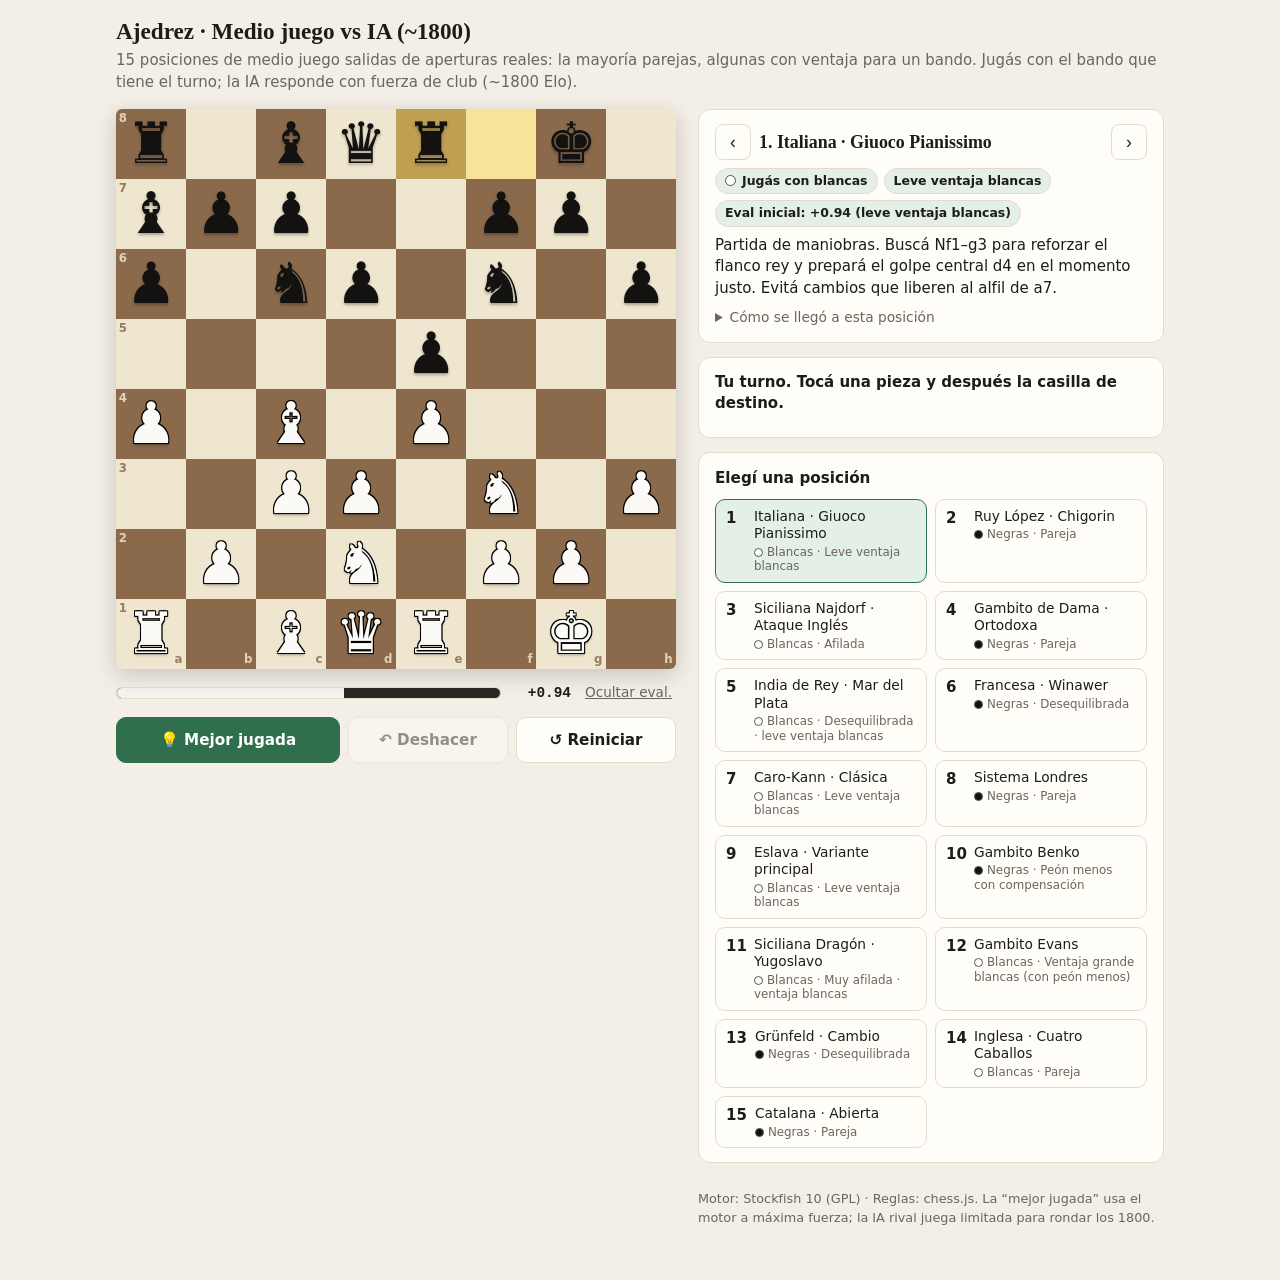
==== ajedrez/index.html @ 145c5646 "Agregar página de ajedrez: 15 posiciones de medio juego vs IA ~1800 Tablero jugable con blancas o ne" ====
<!doctype html>
<html lang="es">
<head>
<meta charset="utf-8">
<meta name="viewport" content="width=device-width,initial-scale=1">
<title>Ajedrez Medio Juego</title>
<meta name="description" content="15 posiciones de medio juego para jugar con blancas o negras contra una IA de ~1800 Elo, con botón de mejor jugada y reinicio.">
<style>
:root{
  --bg:#f3efe6; --panel:#fffdf8; --ink:#1e1c19; --muted:#6c655b; --line:#e3dccd;
  --accent:#2f6f4e; --accent-ink:#fff; --accent-soft:#e3efe7;
  --sq-light:#efe6cf; --sq-dark:#8a6a4b; --sel:rgba(255,204,0,.55); --last:rgba(255,224,90,.45);
  --check:rgba(214,48,32,.65); --dot:rgba(20,20,20,.28); --arrow:#e26a12;
  --hint-bg:#fff4e6; --hint-line:#f2c28f; --warn:#b3412f;
  --wp:#fbfaf6; --bp:#141210;
}
@media (prefers-color-scheme:dark){
  :root:not([data-theme="light"]){
    --bg:#151412; --panel:#201e1b; --ink:#ece7dc; --muted:#a39b8e; --line:#36322c;
    --accent:#4ea476; --accent-ink:#0d1a12; --accent-soft:#1f3328;
    --sq-light:#d9ccab; --sq-dark:#7a5c40; --hint-bg:#2d2419; --hint-line:#6e4b25; --warn:#e2765f;
  }
}
:root[data-theme="dark"]{
  --bg:#151412; --panel:#201e1b; --ink:#ece7dc; --muted:#a39b8e; --line:#36322c;
  --accent:#4ea476; --accent-ink:#0d1a12; --accent-soft:#1f3328;
  --sq-light:#d9ccab; --sq-dark:#7a5c40; --hint-bg:#2d2419; --hint-line:#6e4b25; --warn:#e2765f;
}
*{box-sizing:border-box}
html,body{margin:0}
body{background:var(--bg);color:var(--ink);font:15px/1.45 system-ui,-apple-system,"Segoe UI",Roboto,sans-serif;-webkit-tap-highlight-color:transparent}
header{max-width:1080px;margin:0 auto;padding:18px 16px 6px}
h1{font:700 1.45rem/1.2 Georgia,"Times New Roman",serif;margin:0}
header p{margin:4px 0 0;color:var(--muted)}
.wrap{max-width:1080px;margin:0 auto;padding:10px 16px 40px;display:grid;grid-template-columns:minmax(0,560px) minmax(0,1fr);gap:22px;align-items:start}
@media (max-width:860px){.wrap{grid-template-columns:minmax(0,1fr)}}

/* Tablero */
.board-col{display:flex;flex-direction:column;gap:10px;min-width:0}
.board-box{position:relative;width:100%;container-type:inline-size;border-radius:6px;overflow:hidden;box-shadow:0 6px 22px rgba(0,0,0,.18)}
.board{display:grid;grid-template-columns:repeat(8,1fr);aspect-ratio:1/1;width:100%;touch-action:none;user-select:none;-webkit-user-select:none}
.sq{position:relative;display:flex;align-items:center;justify-content:center;cursor:pointer}
.sq.l{background:var(--sq-light)} .sq.d{background:var(--sq-dark)}
.sq.last::before,.sq.sel::before,.sq.chk::before{content:"";position:absolute;inset:0}
.sq.last::before{background:var(--last)}
.sq.sel::before{background:var(--sel)}
.sq.chk::before{background:radial-gradient(circle,var(--check) 0,var(--check) 40%,transparent 75%)}
.sq.tgt::after{content:"";position:absolute;width:30%;height:30%;border-radius:50%;background:var(--dot);pointer-events:none}
.sq.tgt.cap::after{width:88%;height:88%;background:transparent;border:.9cqw solid var(--dot);box-sizing:border-box}
.pc{position:relative;font-size:10.2cqw;line-height:1;font-family:"Segoe UI Symbol","Noto Sans Symbols 2","DejaVu Sans","Apple Symbols",serif;pointer-events:none}
.pc.w{color:var(--wp);text-shadow:0 0 1px #000,0 0 1px #000,1px 1px 0 #000,-1px -1px 0 #000,1px -1px 0 #000,-1px 1px 0 #000,0 2px 3px rgba(0,0,0,.35)}
.pc.b{color:var(--bp);text-shadow:0 0 1px rgba(255,255,255,.25),0 2px 3px rgba(0,0,0,.3)}
.pc.lift{opacity:.25}
.coord{position:absolute;font-size:2.1cqw;font-weight:700;pointer-events:none;opacity:.85}
.coord.r{top:2%;left:4%} .coord.f{bottom:1%;right:5%}
.sq.l .coord{color:var(--sq-dark)} .sq.d .coord{color:var(--sq-light)}
svg.arrows{position:absolute;inset:0;width:100%;height:100%;pointer-events:none}
.ghost{position:fixed;z-index:50;pointer-events:none;transform:translate(-50%,-50%)}
.overlay{position:absolute;inset:0;display:none;align-items:center;justify-content:center;background:rgba(0,0,0,.45);color:#fff;text-align:center;padding:20px}
.overlay.show{display:flex}
.overlay div{background:rgba(20,18,16,.92);border-radius:10px;padding:16px 20px;font-weight:600;font-size:1.05rem;max-width:80%}

/* Barra de evaluación */
.evalrow{display:flex;align-items:center;gap:10px}
.evalbar{flex:1;height:12px;border-radius:999px;background:#2a2723;overflow:hidden;border:1px solid var(--line)}
.evalbar span{display:block;height:100%;width:50%;background:#f5f3ee;transition:width .4s}
.evalnum{font:600 .9rem ui-monospace,Menlo,Consolas,monospace;min-width:60px;text-align:right}
.evalrow.hidden .evalbar,.evalrow.hidden .evalnum{visibility:hidden}
.linkbtn{background:none;border:0;color:var(--muted);font:inherit;font-size:.85rem;cursor:pointer;padding:4px;text-decoration:underline}

/* Botones */
.controls{display:grid;grid-template-columns:1.4fr 1fr 1fr;gap:8px}
button.btn{font:600 .95rem system-ui,sans-serif;border-radius:10px;padding:12px 10px;border:1px solid var(--line);background:var(--panel);color:var(--ink);cursor:pointer;min-height:46px}
button.btn:hover:not(:disabled){border-color:var(--accent)}
button.btn.primary{background:var(--accent);color:var(--accent-ink);border-color:var(--accent)}
button.btn:disabled{opacity:.45;cursor:not-allowed}

/* Panel */
.panel{display:flex;flex-direction:column;gap:14px;min-width:0}
.card{background:var(--panel);border:1px solid var(--line);border-radius:12px;padding:14px 16px}
.titlebar{display:flex;align-items:center;gap:8px}
.titlebar h2{flex:1;margin:0;font:700 1.12rem/1.25 Georgia,serif}
.navbtn{width:36px;height:36px;border-radius:8px;border:1px solid var(--line);background:transparent;color:var(--ink);font-size:1.1rem;cursor:pointer}
.badges{display:flex;flex-wrap:wrap;gap:6px;margin:8px 0}
.badge{font-size:.78rem;font-weight:600;padding:3px 9px;border-radius:999px;background:var(--accent-soft);color:var(--ink);border:1px solid var(--line)}
.badge.side::before{content:"";display:inline-block;width:9px;height:9px;border-radius:50%;margin-right:6px;vertical-align:-1px;border:1px solid #555}
.badge.side.w::before{background:#fff} .badge.side.b::before{background:#111}
.plan{margin:6px 0 0;color:var(--ink)}
details{margin-top:8px;color:var(--muted);font-size:.86rem}
details summary{cursor:pointer}
.status{font-weight:600;margin:0}
.status.think{color:var(--muted)}
.hint{display:none;margin-top:10px;background:var(--hint-bg);border:1px solid var(--hint-line);border-radius:10px;padding:10px 12px}
.hint.show{display:block}
.hint .big{font:700 1.15rem Georgia,serif}
.hint .pv{font:.86rem ui-monospace,Menlo,Consolas,monospace;color:var(--muted);margin-top:4px;word-break:break-word}
.hint button{margin-top:8px;min-height:38px;padding:8px 12px}
.moves{font:.9rem ui-monospace,Menlo,Consolas,monospace;margin-top:8px;color:var(--muted);max-height:120px;overflow:auto;word-break:break-word}
.picker h3{margin:0 0 10px;font-size:.95rem}
.list{display:grid;grid-template-columns:repeat(auto-fill,minmax(150px,1fr));gap:8px}
.item{display:flex;gap:8px;align-items:flex-start;text-align:left;font:inherit;color:var(--ink);background:transparent;border:1px solid var(--line);border-radius:10px;padding:8px 10px;cursor:pointer}
.item:hover{border-color:var(--accent)}
.item.on{border-color:var(--accent);background:var(--accent-soft)}
.item .n{font-weight:700;min-width:20px}
.item .t{font-size:.86rem;line-height:1.25}
.item .k{display:block;font-size:.74rem;color:var(--muted);margin-top:2px}
.dot{display:inline-block;width:9px;height:9px;border-radius:50%;border:1px solid #555;margin-right:4px;vertical-align:-1px}
.dot.w{background:#fff}.dot.b{background:#111}
.foot{color:var(--muted);font-size:.8rem}
.err{color:var(--warn);font-weight:600}
</style>
</head>
<body>
<header>
  <h1>Ajedrez · Medio juego vs IA (~1800)</h1>
  <p>15 posiciones de medio juego salidas de aperturas reales: la mayoría parejas, algunas con ventaja para un bando. Jugás con el bando que tiene el turno; la IA responde con fuerza de club (~1800 Elo).</p>
</header>

<main class="wrap">
  <section class="board-col">
    <div class="board-box" id="boardBox">
      <div class="board" id="board"></div>
      <svg class="arrows" id="arrows" viewBox="0 0 8 8" aria-hidden="true">
        <defs><marker id="ah" viewBox="0 0 10 10" refX="5" refY="5" markerWidth="2.6" markerHeight="2.6" orient="auto"><path d="M0,0 L10,5 L0,10 z" fill="var(--arrow)"/></marker></defs>
        <g id="arrowLayer"></g>
      </svg>
      <div class="overlay" id="overlay"><div id="overlayText"></div></div>
    </div>
    <div class="evalrow" id="evalRow">
      <div class="evalbar" title="Evaluación (blancas arriba = barra clara)"><span id="evalFill"></span></div>
      <div class="evalnum" id="evalNum">…</div>
      <button class="linkbtn" id="toggleEval">Ocultar eval.</button>
    </div>
    <div class="controls">
      <button class="btn primary" id="btnBest">💡 Mejor jugada</button>
      <button class="btn" id="btnUndo">↶ Deshacer</button>
      <button class="btn" id="btnReset">↺ Reiniciar</button>
    </div>
  </section>

  <aside class="panel">
    <div class="card">
      <div class="titlebar">
        <button class="navbtn" id="prev" aria-label="Anterior">‹</button>
        <h2 id="title">Cargando…</h2>
        <button class="navbtn" id="next" aria-label="Siguiente">›</button>
      </div>
      <div class="badges"><span class="badge side" id="sideBadge"></span><span class="badge" id="typeBadge"></span><span class="badge" id="startEval">Eval inicial: …</span></div>
      <p class="plan" id="plan"></p>
      <details><summary>Cómo se llegó a esta posición</summary><div id="origin"></div></details>
    </div>

    <div class="card">
      <p class="status" id="status">Cargando motor…</p>
      <div class="hint" id="hint">
        <div class="big" id="hintMove"></div>
        <div id="hintEval"></div>
        <div class="pv" id="hintPv"></div>
        <button class="btn" id="btnPlayHint">▶ Jugar esta jugada</button>
      </div>
      <div class="moves" id="moves"></div>
    </div>

    <div class="card picker">
      <h3>Elegí una posición</h3>
      <div class="list" id="list"></div>
    </div>
    <p class="foot">Motor: Stockfish 10 (GPL) · Reglas: chess.js. La “mejor jugada” usa el motor a máxima fuerza; la IA rival juega limitada para rondar los 1800.</p>
  </aside>
</main>

<script src="lib/chess.js"></script>
<script>
"use strict";
const $ = id => document.getElementById(id);
/* ===== 15 posiciones de medio juego (se generan jugando la apertura real) ===== */
const POSITIONS = [
  {name:"Italiana · Giuoco Pianissimo", tipo:"Leve ventaja blancas",
   moves:"e4 e5 Nf3 Nc6 Bc4 Bc5 c3 Nf6 d3 d6 O-O O-O Re1 a6 a4 Ba7 h3 h6 Nbd2 Re8",
   plan:"Partida de maniobras. Buscá Nf1–g3 para reforzar el flanco rey y prepará el golpe central d4 en el momento justo. Evitá cambios que liberen al alfil de a7."},
  {name:"Ruy López · Chigorin", tipo:"Pareja",
   moves:"e4 e5 Nf3 Nc6 Bb5 a6 Ba4 Nf6 O-O Be7 Re1 b5 Bb3 d6 c3 O-O h3 Na5 Bc2 c5 d4 Qc7 Nbd2",
   plan:"Tensión clásica en el centro. Decidí entre ...cxd4 para abrir la columna c (donde está tu dama) o ...Nc6 para mantener la presión sobre d4."},
  {name:"Siciliana Najdorf · Ataque Inglés", tipo:"Afilada",
   moves:"e4 c5 Nf3 d6 d4 cxd4 Nxd4 Nf6 Nc3 a6 Be3 e5 Nb3 Be6 f3 Be7 Qd2 O-O O-O-O Nbd7 g4 b5",
   plan:"Enroques opuestos: es una carrera. Empujá g5 para echar el caballo de f6 y atacá el rey negro antes de que llegue ...b4."},
  {name:"Gambito de Dama · Ortodoxa", tipo:"Pareja",
   moves:"d4 d5 c4 e6 Nc3 Nf6 Bg5 Be7 e3 O-O Nf3 Nbd7 Rc1 c6 Bd3 dxc4 Bxc4 Nd5 Bxe7 Qxe7 O-O",
   plan:"Posición sólida pero apretada. Liberate con cambios (...Nxc3) y preparé ...e5 o ...c5 para darle vida al alfil de c8."},
  {name:"India de Rey · Mar del Plata", tipo:"Desequilibrada · leve ventaja blancas",
   moves:"d4 Nf6 c4 g6 Nc3 Bg7 e4 d6 Nf3 O-O Be2 e5 O-O Nc6 d5 Ne7 Ne1 Nd7 Nd3 f5 Bd2 Nf6 f3 f4",
   plan:"Las negras van a atacar tu rey con ...g5–g4. Vos tenés que ser más rápido en el flanco dama: c5, Nb5/Rc1 y abrir la columna c."},
  {name:"Francesa · Winawer", tipo:"Desequilibrada",
   moves:"e4 e6 d4 d5 Nc3 Bb4 e5 c5 a3 Bxc3+ bxc3 Ne7 Qg4 O-O Bd3 Nbc6 Qh5 Ng6 Nf3 Qc7 Be3",
   plan:"Las blancas tienen pareja de alfiles y ataque; vos, mejor estructura. Cerrá el flanco dama con ...c4 y después golpeá el centro con ...f6. Ojo con Bxg6."},
  {name:"Caro-Kann · Clásica", tipo:"Leve ventaja blancas",
   moves:"e4 c6 d4 d5 Nc3 dxe4 Nxe4 Bf5 Ng3 Bg6 h4 h6 Nf3 Nd7 h5 Bh7 Bd3 Bxd3 Qxd3 e6 Bd2 Ngf6 O-O-O Be7 Kb1 O-O",
   plan:"Tenés más espacio gracias al peón de h5. Centralizá con Ne4, ganá terreno con c4 y apuntá al enroque negro con Qe2/g4."},
  {name:"Sistema Londres", tipo:"Pareja",
   moves:"d4 d5 Bf4 Nf6 e3 c5 c3 Nc6 Nd2 e6 Ngf3 Bd6 Bg3 O-O Bd3 b6 Ne5 Bb7 f4",
   plan:"Las blancas montan el ataque típico (f4, Rf3–h3). Desafiá el caballo de e5, buscá ...Ne7–f5 y contraatacá en el centro con ...c4 o ...Ne4."},
  {name:"Eslava · Variante principal", tipo:"Leve ventaja blancas",
   moves:"d4 d5 c4 c6 Nf3 Nf6 Nc3 dxc4 a4 Bf5 e3 e6 Bxc4 Bb4 O-O Nbd7 Qe2 Bg6 e4 O-O",
   plan:"Ya tenés el centro e4–d4. Empujá e5 para echar el caballo de f6 o desarrollá con Bd3 y Rd1 manteniendo el espacio."},
  {name:"Gambito Benko", tipo:"Peón menos con compensación",
   moves:"d4 Nf6 c4 c5 d5 b5 cxb5 a6 bxa6 g6 Nc3 Bxa6 e4 Bxf1 Kxf1 d6 Nf3 Bg7 g3 O-O Kg2 Nbd7 Re1",
   plan:"Diste un peón por presión duradera en las columnas a y b. Activá la dama (...Qa5), doblá torres en a8/b8 y atacá los peones a2 y b2."},
  {name:"Siciliana Dragón · Yugoslavo", tipo:"Muy afilada · ventaja blancas",
   moves:"e4 c5 Nf3 d6 d4 cxd4 Nxd4 Nf6 Nc3 g6 Be3 Bg7 f3 O-O Qd2 Nc6 Bc4 Bd7 O-O-O Rc8 Bb3 Ne5 Kb1 Nc4 Bxc4 Rxc4",
   plan:"Receta clásica: g4, h4–h5, abrir la columna h y cambiar el alfil de g7 con Bh6. ¡Cuidado con el sacrificio ...Rxc3!"},
  {name:"Gambito Evans", tipo:"Ventaja grande blancas (con peón menos)",
   moves:"e4 e5 Nf3 Nc6 Bc4 Bc5 b4 Bxb4 c3 Ba5 d4 exd4 O-O Nge7 cxd4 d5 exd5 Nxd5 Ba3 Be6 Bb5 Qd7",
   plan:"Tenés un peón menos, pero el rey negro está atrapado en el centro (no puede enrocar corto por el alfil de a3) y el motor te da clara ventaja. Golpeá rápido con Ne5, Re1 y Qa4 antes de que las negras enroquen largo."},
  {name:"Grünfeld · Cambio", tipo:"Desequilibrada",
   moves:"d4 Nf6 c4 g6 Nc3 d5 cxd5 Nxd5 e4 Nxc3 bxc3 Bg7 Bc4 c5 Ne2 Nc6 Be3 O-O O-O Bg4 f3 Na5 Bd3",
   plan:"Las blancas tienen el centro; vos, presión sobre d4. Cambiá en d4 (...cxd4), seguí con ...Be6 y ...Rc8 para atacar las casillas débiles."},
  {name:"Inglesa · Cuatro Caballos", tipo:"Pareja",
   moves:"c4 e5 Nc3 Nf6 Nf3 Nc6 g3 Bb4 Bg2 O-O O-O e4 Ng5 Bxc3 bxc3 Re8 f3 exf3 Nxf3 d5 cxd5 Qxd5",
   plan:"Tenés peones doblados pero centro móvil y la pareja de alfiles. Echá a la dama con c4 o d4, ocupá el centro con e4 y activá el alfil de c1."},
  {name:"Catalana · Abierta", tipo:"Pareja",
   moves:"d4 Nf6 c4 e6 g3 d5 Bg2 Be7 Nf3 O-O O-O dxc4 Qc2 a6 a4 Bd7 Qxc4 Bc6 Bf4",
   plan:"El alfil de g2 presiona la gran diagonal. Neutralizalo (...Bd5 o ...Nd5), frená a4–a5 con ...a5 y completá el desarrollo con ...Nbd7."}
];

/* ===== Motor (Web Worker con Stockfish) ===== */
class Engine{
  constructor(path, opts){
    this.w = new Worker(path);
    this.job = null; this.chain = Promise.resolve();
    this.ready = new Promise(r => this._ready = r);
    this.w.onmessage = e => this.onLine(String(e.data));
    this.w.onerror = () => engineFailed();
    this.send("uci");
    for (const [k,v] of Object.entries(opts)) this.send(`setoption name ${k} value ${v}`);
    this.send("isready");
  }
  send(c){ this.w.postMessage(c); }
  onLine(line){
    if (line === "readyok" && this._ready){ this._ready(); this._ready = null; return; }
    const j = this.job; if (!j) return;
    if (line.startsWith("info") && line.includes(" pv ")){
      const mp = line.match(/ multipv (\d+)/); if (mp && mp[1] !== "1") return;
      const sc = line.match(/ score (cp|mate) (-?\d+)/);
      if (sc) j.score = {type:sc[1], value:+sc[2]};
      j.pv = line.split(" pv ")[1].trim().split(/\s+/);
      j.depth = +((line.match(/ depth (\d+)/)||[])[1]||0);
      if (!j.cancelled && j.onInfo) j.onInfo(j);
    } else if (line.startsWith("bestmove")){
      j.best = line.split(/\s+/)[1];
      this.job = null;
      j.resolve(j.cancelled ? null : j);
    }
  }
  search(fen, go, onInfo){
    const job = {fen, go, onInfo, cancelled:false};
    const p = new Promise(r => job.resolve = r);
    this.chain = this.chain.then(async () => {
      await this.ready;
      if (job.cancelled){ job.resolve(null); return; }
      this.job = job;
      this.send("position fen " + fen);
      this.send(go);
      await p;
    });
    return {promise:p, cancel:() => {
      if (job.cancelled) return;
      job.cancelled = true;
      if (this.job === job) this.send("stop");
    }};
  }
}

let ai, coach;
// IA rival: Skill Level limitado + poca profundidad ≈ jugador de club ~1800
const AI_GO = "go depth 9 movetime 900";
const HINT_GO = "go depth 18 movetime 3500";
const EVAL_GO = "go depth 13 movetime 1200";
try{
  ai = new Engine("lib/stockfish.js", {"Hash":16, "Skill Level":8});
  coach = new Engine("lib/stockfish.js", {"Hash":32, "Skill Level":20});
}catch(e){ engineFailed(); }

function engineFailed(){
  $("status").innerHTML = '<span class="err">No se pudo iniciar el motor de ajedrez. Abrí la página desde un servidor web (no como archivo local).</span>';
}

/* ===== Estado ===== */
const GLYPH = {k:"♚",q:"♛",r:"♜",b:"♝",n:"♞",p:"♟"};
const FILES = "abcdefgh";
let idx = 0, game, userColor, startFen, prefixSan = [], prefixLast = null;
let selected = null, targets = [], hintMove = null, thinking = false, gen = 0;
let aiTask = null, coachTask = null, showEval = true;

// Precalcular las posiciones
const BUILT = POSITIONS.map((p, i) => {
  const g = new Chess();
  const sans = p.moves.trim().split(/\s+/);
  let last = null;
  for (const s of sans){
    const m = g.move(s);
    if (!m){ console.error("Movimiento ilegal en posición", i+1, s); return {...p, error:true}; }
    last = m;
  }
  return {...p, fen:g.fen(), last, history:g.history(), side:g.turn()};
});

/* ===== Tablero ===== */
const boardEl = $("board");
const squares = {};
function buildBoard(){
  boardEl.innerHTML = "";
  for (let r = 0; r < 8; r++) for (let c = 0; c < 8; c++){
    const f = userColor === "w" ? c : 7 - c;
    const rank = userColor === "w" ? 8 - r : r + 1;
    const sq = FILES[f] + rank;
    const el = document.createElement("div");
    el.className = "sq " + ((f + rank) % 2 === 0 ? "d" : "l");
    el.dataset.sq = sq; el.dataset.r = r; el.dataset.c = c;
    let coords = "";
    if (c === 0) coords += `<span class="coord r">${rank}</span>`;
    if (r === 7) coords += `<span class="coord f">${FILES[f]}</span>`;
    el.innerHTML = coords + '<span class="pc"></span>';
    boardEl.appendChild(el);
    squares[sq] = el;
  }
}
function sqXY(sq){ const el = squares[sq]; return [+el.dataset.c + .5, +el.dataset.r + .5]; }

function render(){
  const lastMv = currentLast();
  const inCheck = game.in_check();
  for (const sq in squares){
    const el = squares[sq], p = game.get(sq), pc = el.querySelector(".pc");
    pc.textContent = p ? GLYPH[p.type] + "︎" : "";
    pc.className = "pc" + (p ? " " + p.color : "") + (dragFrom === sq && dragging ? " lift" : "");
    el.classList.toggle("sel", selected === sq);
    el.classList.toggle("last", !!lastMv && (lastMv.from === sq || lastMv.to === sq));
    const t = targets.find(m => m.to === sq);
    el.classList.toggle("tgt", !!t);
    el.classList.toggle("cap", !!t && !!game.get(sq));
    el.classList.toggle("chk", inCheck && p && p.type === "k" && p.color === game.turn());
  }
  drawArrow();
  renderMoves();
  renderStatus();
  const userTurn = game.turn() === userColor && !game.game_over() && !thinking;
  $("btnBest").disabled = !userTurn;
  $("btnUndo").disabled = game.history().length === 0;
}

function currentLast(){
  const h = game.history({verbose:true});
  return h.length ? h[h.length - 1] : prefixLast;
}

function drawArrow(){
  const layer = $("arrowLayer"); layer.innerHTML = "";
  if (!hintMove) return;
  const [x1,y1] = sqXY(hintMove.slice(0,2)), [x2,y2] = sqXY(hintMove.slice(2,4));
  const dx = x2 - x1, dy = y2 - y1, len = Math.hypot(dx, dy);
  const ex = x2 - dx / len * .32, ey = y2 - dy / len * .32;
  layer.innerHTML = `<line x1="${x1}" y1="${y1}" x2="${ex}" y2="${ey}" stroke="var(--arrow)" stroke-width=".17" stroke-linecap="round" opacity=".88" marker-end="url(#ah)"/>`;
}

function renderMoves(){
  const h = game.history();
  if (!h.length){ $("moves").textContent = ""; return; }
  let num = +startFen.split(" ")[5], white = startFen.split(" ")[1] === "w", out = [];
  if (!white) out.push(num + "…");
  for (const s of h){
    if (white) out.push(num + ".");
    out.push(s);
    if (!white) num++;
    white = !white;
  }
  $("moves").textContent = "Jugadas: " + out.join(" ").replace(/\. /g, ".");
}

function renderStatus(){
  const st = $("status"), ov = $("overlay");
  st.classList.remove("think");
  let over = "";
  if (game.in_checkmate()) over = game.turn() === userColor ? "Jaque mate. Ganó la IA." : "¡Jaque mate! Ganaste 🎉";
  else if (game.in_stalemate()) over = "Tablas por ahogado.";
  else if (game.in_threefold_repetition()) over = "Tablas por triple repetición.";
  else if (game.insufficient_material()) over = "Tablas por material insuficiente.";
  else if (game.in_draw()) over = "Tablas (regla de 50 jugadas).";
  if (over){
    st.textContent = over; $("overlayText").textContent = over + " Tocá Reiniciar para volver a intentarlo."; ov.classList.add("show");
    return;
  }
  ov.classList.remove("show");
  if (thinking){ st.textContent = "La IA está pensando…"; st.classList.add("think"); }
  else st.textContent = "Tu turno" + (game.in_check() ? " — ¡estás en jaque!" : ".") + " Tocá una pieza y después la casilla de destino.";
}

/* ===== Evaluación ===== */
function fmtScore(score, turn){
  if (!score) return {txt:"…", cp:0};
  const sign = turn === "w" ? 1 : -1;
  if (score.type === "mate"){
    const m = score.value * sign;
    return {txt:(m > 0 ? "+" : "−") + "M" + Math.abs(m), cp:m > 0 ? 3000 : -3000};
  }
  const cp = score.value * sign;
  return {txt:(cp >= 0 ? "+" : "−") + (Math.abs(cp)/100).toFixed(2), cp};
}
function describe(cp){
  const a = Math.abs(cp), who = cp > 0 ? "blancas" : "negras";
  if (a < 50) return "pareja";
  if (a < 120) return "leve ventaja " + who;
  if (a < 250) return "clara ventaja " + who;
  return "ventaja decisiva " + who;
}
function setEvalBar(s){
  const pct = 50 + 50 * (2 / (1 + Math.exp(-0.004 * s.cp)) - 1);
  $("evalFill").style.width = pct.toFixed(1) + "%";
  $("evalNum").textContent = s.txt;
}
function updateEval(isStart){
  if (!coach || game.game_over()) return;
  if (coachTask) coachTask.cancel();
  const myGen = gen, fen = game.fen(), turn = game.turn();
  coachTask = coach.search(fen, EVAL_GO, j => { if (myGen === gen) setEvalBar(fmtScore(j.score, turn)); });
  coachTask.promise.then(j => {
    if (!j || myGen !== gen) return;
    const s = fmtScore(j.score, turn);
    setEvalBar(s);
    if (isStart) $("startEval").textContent = `Eval inicial: ${s.txt} (${describe(s.cp)})`;
  });
}

/* ===== Interacción ===== */
let dragFrom = null, dragging = false, ghost = null, downXY = null;

function userCanMove(){ return !thinking && !game.game_over() && game.turn() === userColor; }

function selectSq(sq){
  selected = sq;
  targets = game.moves({square:sq, verbose:true});
}
function clearSel(){ selected = null; targets = []; }

function tryMove(from, to){
  const m = game.moves({square:from, verbose:true}).find(x => x.to === to);
  if (!m) return false;
  game.move({from, to, promotion:"q"});
  clearSel(); hintMove = null; $("hint").classList.remove("show");
  render();
  if (!game.game_over()) aiMove(); else updateEval();
  return true;
}

boardEl.addEventListener("pointerdown", e => {
  const el = e.target.closest(".sq"); if (!el || !userCanMove()) return;
  const sq = el.dataset.sq, p = game.get(sq);
  if (selected && selected !== sq && tryMove(selected, sq)) return;
  if (p && p.color === userColor){
    selectSq(sq); dragFrom = sq; downXY = [e.clientX, e.clientY]; dragging = false;
    boardEl.setPointerCapture(e.pointerId);
  } else clearSel();
  render();
});
boardEl.addEventListener("pointermove", e => {
  if (!dragFrom) return;
  if (!dragging && Math.hypot(e.clientX - downXY[0], e.clientY - downXY[1]) > 6){
    dragging = true;
    ghost = document.createElement("span");
    const p = game.get(dragFrom);
    ghost.className = "pc ghost " + p.color;
    ghost.textContent = GLYPH[p.type] + "︎";
    ghost.style.fontSize = (boardEl.clientWidth * 0.102) + "px";
    document.body.appendChild(ghost);
    render();
  }
  if (ghost){ ghost.style.left = e.clientX + "px"; ghost.style.top = e.clientY + "px"; }
});
function endDrag(e){
  if (!dragFrom) return;
  const from = dragFrom, wasDrag = dragging;
  dragFrom = null; dragging = false;
  if (ghost){ ghost.remove(); ghost = null; }
  if (wasDrag && e){
    const el = document.elementFromPoint(e.clientX, e.clientY);
    const t = el && el.closest && el.closest(".sq");
    if (t && t.dataset.sq !== from && tryMove(from, t.dataset.sq)) return;
  }
  render();
}
boardEl.addEventListener("pointerup", endDrag);
boardEl.addEventListener("pointercancel", () => endDrag(null));

async function aiMove(){
  if (!ai) return;
  thinking = true; render();
  const myGen = gen, t0 = Date.now();
  aiTask = ai.search(game.fen(), AI_GO);
  const j = await aiTask.promise;
  if (!j || myGen !== gen) return;
  const wait = 450 - (Date.now() - t0);
  if (wait > 0) await new Promise(r => setTimeout(r, wait));
  if (myGen !== gen) return;
  const u = j.best;
  if (u && u !== "(none)") game.move({from:u.slice(0,2), to:u.slice(2,4), promotion:u[4] || "q"});
  thinking = false; aiTask = null;
  render(); updateEval();
}

function uciToSanLine(fen, pv, max){
  const g = new Chess(fen), out = [];
  for (const u of pv.slice(0, max)){
    const m = g.move({from:u.slice(0,2), to:u.slice(2,4), promotion:u[4] || "q"});
    if (!m) break;
    out.push(m);
  }
  return out;
}
function formatLine(fen, moves){
  let num = +fen.split(" ")[5], white = fen.split(" ")[1] === "w", s = white ? "" : num + "… ";
  for (const m of moves){
    if (white) s += num + ".";
    s += m.san + " ";
    if (!white) num++;
    white = !white;
  }
  return s.trim();
}

function showBest(){
  if (!coach || !userCanMove()) return;
  if (coachTask) coachTask.cancel();
  const myGen = gen, fen = game.fen(), turn = game.turn();
  const box = $("hint");
  box.classList.add("show");
  $("hintMove").textContent = "Analizando…";
  $("hintEval").textContent = ""; $("hintPv").textContent = "";
  $("btnPlayHint").style.display = "none";
  const paint = (j, final) => {
    if (myGen !== gen || !j.pv) return;
    const line = uciToSanLine(fen, j.pv, 8);
    if (!line.length) return;
    const s = fmtScore(j.score, turn);
    hintMove = j.pv[0];
    $("hintMove").textContent = (final ? "Mejor jugada: " : "Pensando… ") + line[0].san;
    $("hintEval").textContent = `Evaluación: ${s.txt} (${describe(s.cp)}) · profundidad ${j.depth}`;
    $("hintPv").textContent = "Línea: " + formatLine(fen, line);
    setEvalBar(s);
    drawArrow();
  };
  coachTask = coach.search(fen, HINT_GO, j => paint(j, false));
  coachTask.promise.then(j => {
    if (!j || myGen !== gen) return;
    if (!j.pv || j.pv[0] !== j.best) j.pv = [j.best];
    paint(j, true);
    $("btnPlayHint").style.display = "";
  });
}

function playHint(){
  if (!hintMove || !userCanMove()) return;
  const u = hintMove;
  tryMove(u.slice(0,2), u.slice(2,4));
}

function stopAll(){
  gen++;
  if (aiTask) aiTask.cancel();
  if (coachTask) coachTask.cancel();
  aiTask = coachTask = null; thinking = false;
}

function undo(){
  if (!game.history().length) return;
  const wasThinking = thinking;
  stopAll();
  game.undo();
  if (!wasThinking && game.turn() !== userColor && game.history().length) game.undo();
  // si quedó el turno de la IA (posición inicial siempre es del usuario), no hace falta nada más
  clearSel(); hintMove = null; $("hint").classList.remove("show");
  render(); updateEval();
}

function loadPosition(i){
  stopAll();
  idx = (i + BUILT.length) % BUILT.length;
  const P = BUILT[idx];
  try{ history.replaceState(null, "", "#" + (idx + 1)); }catch(e){}
  if (P.error){ $("status").innerHTML = '<span class="err">Error al armar esta posición.</span>'; return; }
  startFen = P.fen; game = new Chess(startFen); userColor = P.side;
  prefixLast = P.last;
  clearSel(); hintMove = null; $("hint").classList.remove("show");
  if (ai) ai.send("ucinewgame");
  buildBoard();
  $("title").textContent = `${idx + 1}. ${P.name}`;
  $("sideBadge").textContent = "Jugás con " + (userColor === "w" ? "blancas" : "negras");
  $("sideBadge").className = "badge side " + userColor;
  $("typeBadge").textContent = P.tipo;
  $("startEval").textContent = "Eval inicial: …";
  $("plan").textContent = P.plan;
  $("origin").textContent = formatLine(new Chess().fen(), (() => { const g = new Chess(); return P.history.map(s => g.move(s)); })());
  $("evalNum").textContent = "…"; $("evalFill").style.width = "50%";
  document.querySelectorAll(".item").forEach((b, k) => b.classList.toggle("on", k === idx));
  render(); updateEval(true);
}

function buildList(){
  const list = $("list");
  BUILT.forEach((P, i) => {
    const b = document.createElement("button");
    b.className = "item";
    b.innerHTML = `<span class="n">${i + 1}</span><span class="t">${P.name}<span class="k"><span class="dot ${P.side}"></span>${P.side === "w" ? "Blancas" : "Negras"} · ${P.tipo}</span></span>`;
    b.onclick = () => { loadPosition(i); window.scrollTo({top:0, behavior:"smooth"}); };
    list.appendChild(b);
  });
}

$("btnBest").onclick = showBest;
$("btnPlayHint").onclick = playHint;
$("btnReset").onclick = () => loadPosition(idx);
$("btnUndo").onclick = undo;
$("prev").onclick = () => loadPosition(idx - 1);
$("next").onclick = () => loadPosition(idx + 1);
$("toggleEval").onclick = () => {
  showEval = !showEval;
  $("evalRow").classList.toggle("hidden", !showEval);
  $("startEval").style.display = showEval ? "" : "none";
  $("toggleEval").textContent = showEval ? "Ocultar eval." : "Mostrar eval.";
};

buildList();
const fromHash = parseInt(location.hash.slice(1), 10);
loadPosition(fromHash >= 1 && fromHash <= BUILT.length ? fromHash - 1 : 0);
</script>
</body>
</html>
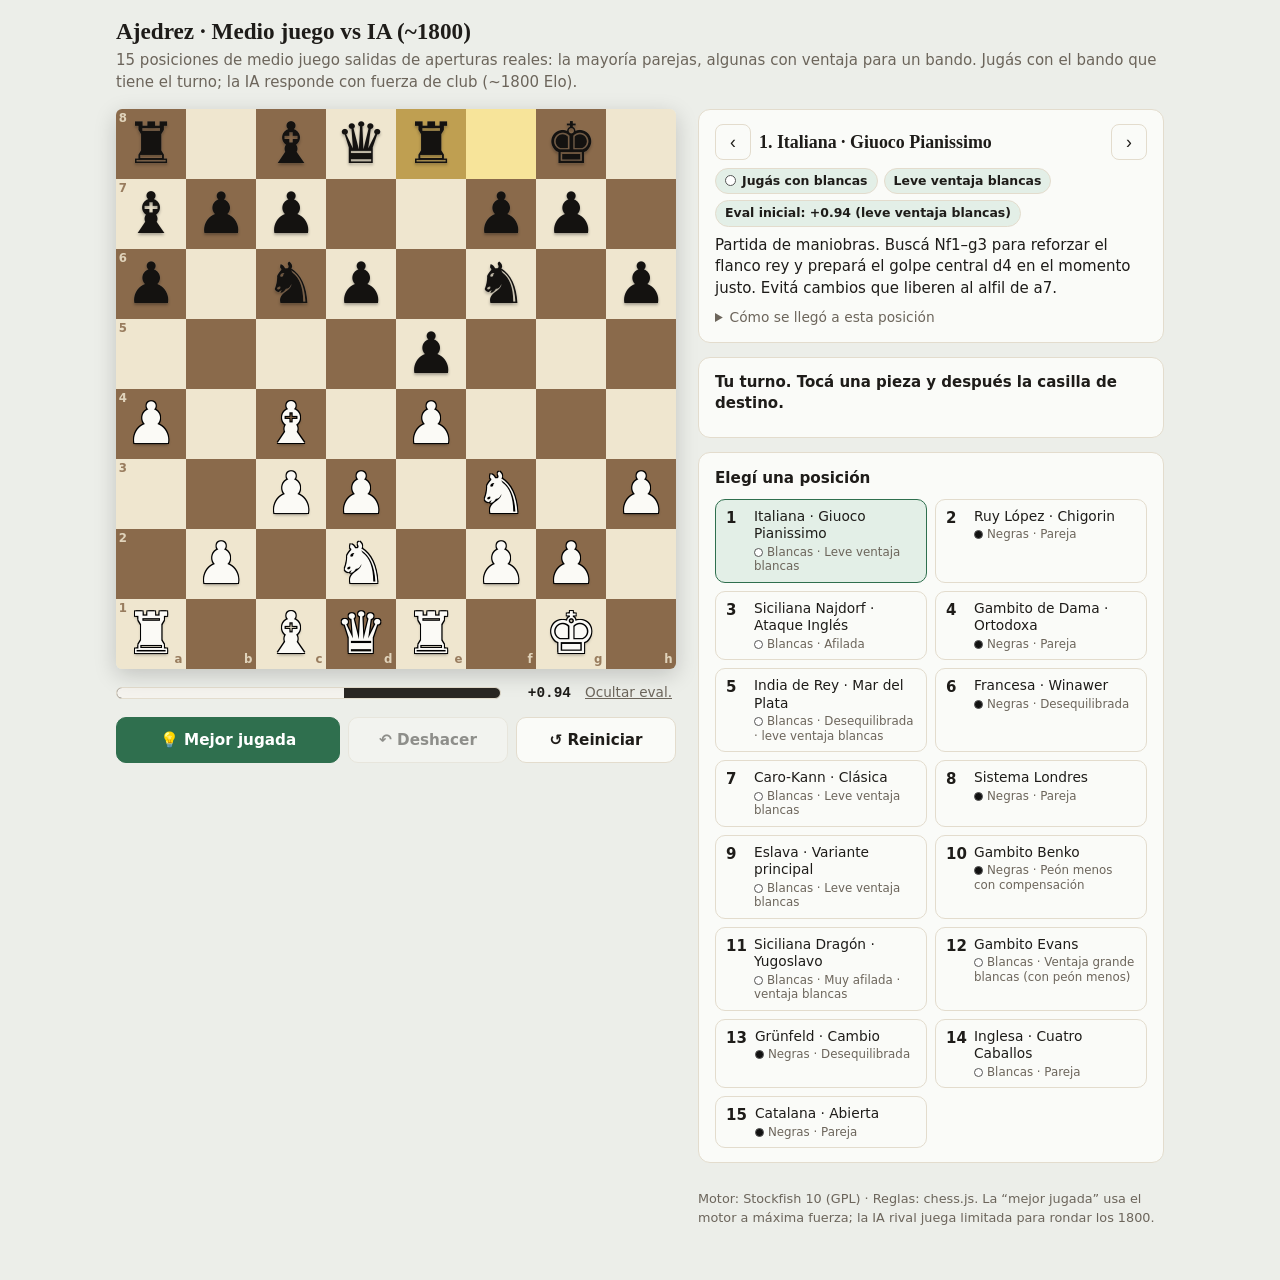
==== commit 7675100d: "Ajedrez: paleta neutra y márgenes seguros en celular Co-Authored-By: Claude Opus 5.5 <noreply@anthro" ====
--- a/ajedrez/index.html
+++ b/ajedrez/index.html
@@ -2,12 +2,12 @@
 <html lang="es">
 <head>
 <meta charset="utf-8">
-<meta name="viewport" content="width=device-width,initial-scale=1">
+<meta name="viewport" content="width=device-width,initial-scale=1,viewport-fit=cover">
 <title>Ajedrez Medio Juego</title>
 <meta name="description" content="15 posiciones de medio juego para jugar con blancas o negras contra una IA de ~1800 Elo, con botón de mejor jugada y reinicio.">
 <style>
 :root{
-  --bg:#f3efe6; --panel:#fffdf8; --ink:#1e1c19; --muted:#6c655b; --line:#e3dccd;
+  --bg:#eceee9; --panel:#fafbf8; --ink:#1e1c19; --muted:#6c655b; --line:#e3dccd;
   --accent:#2f6f4e; --accent-ink:#fff; --accent-soft:#e3efe7;
   --sq-light:#efe6cf; --sq-dark:#8a6a4b; --sel:rgba(255,204,0,.55); --last:rgba(255,224,90,.45);
   --check:rgba(214,48,32,.65); --dot:rgba(20,20,20,.28); --arrow:#e26a12;
@@ -29,10 +29,10 @@
 *{box-sizing:border-box}
 html,body{margin:0}
 body{background:var(--bg);color:var(--ink);font:15px/1.45 system-ui,-apple-system,"Segoe UI",Roboto,sans-serif;-webkit-tap-highlight-color:transparent}
-header{max-width:1080px;margin:0 auto;padding:18px 16px 6px}
+header{max-width:1080px;margin:0 auto;padding-block:18px 6px;padding-left:max(16px,env(safe-area-inset-left,0px));padding-right:max(16px,env(safe-area-inset-right,0px))}
 h1{font:700 1.45rem/1.2 Georgia,"Times New Roman",serif;margin:0}
 header p{margin:4px 0 0;color:var(--muted)}
-.wrap{max-width:1080px;margin:0 auto;padding:10px 16px 40px;display:grid;grid-template-columns:minmax(0,560px) minmax(0,1fr);gap:22px;align-items:start}
+.wrap{max-width:1080px;margin:0 auto;padding-block:10px 40px;padding-left:max(16px,env(safe-area-inset-left,0px));padding-right:max(16px,env(safe-area-inset-right,0px));display:grid;grid-template-columns:minmax(0,560px) minmax(0,1fr);gap:22px;align-items:start}
 @media (max-width:860px){.wrap{grid-template-columns:minmax(0,1fr)}}
 
 /* Tablero */
